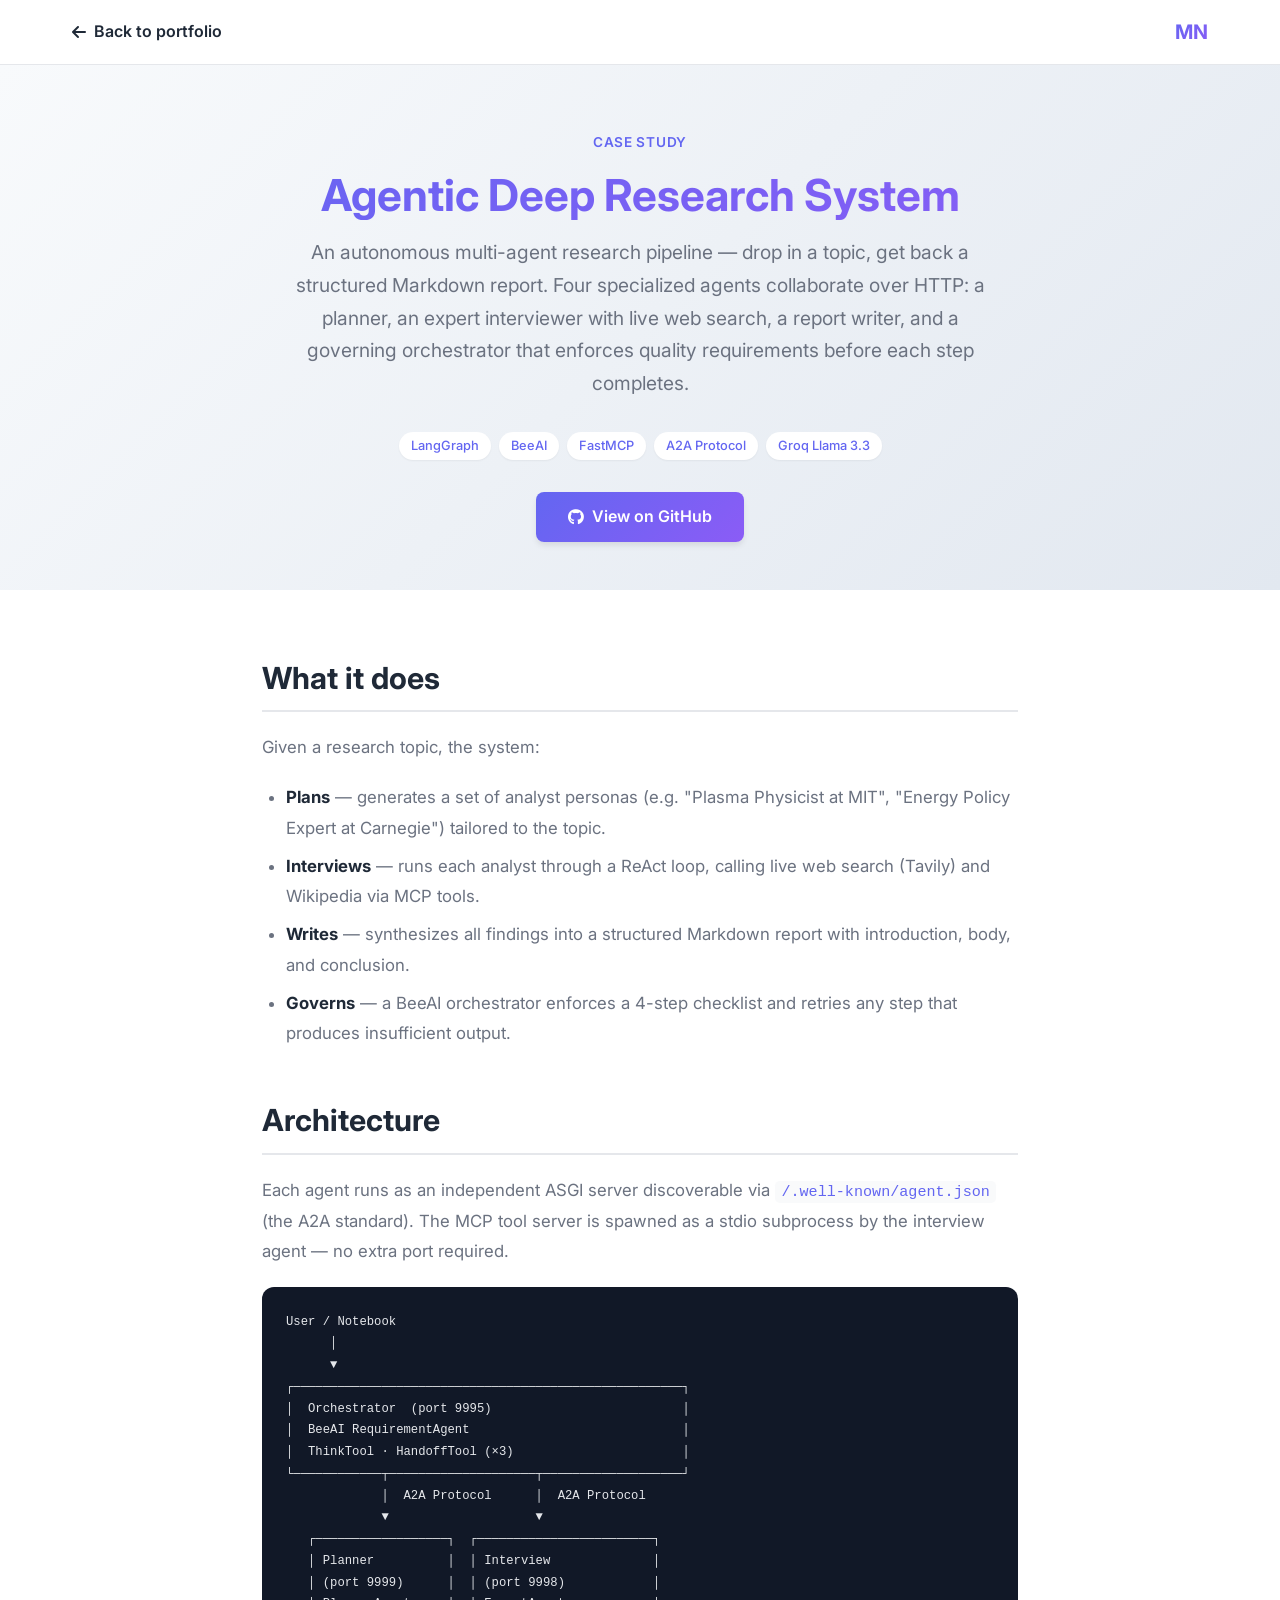
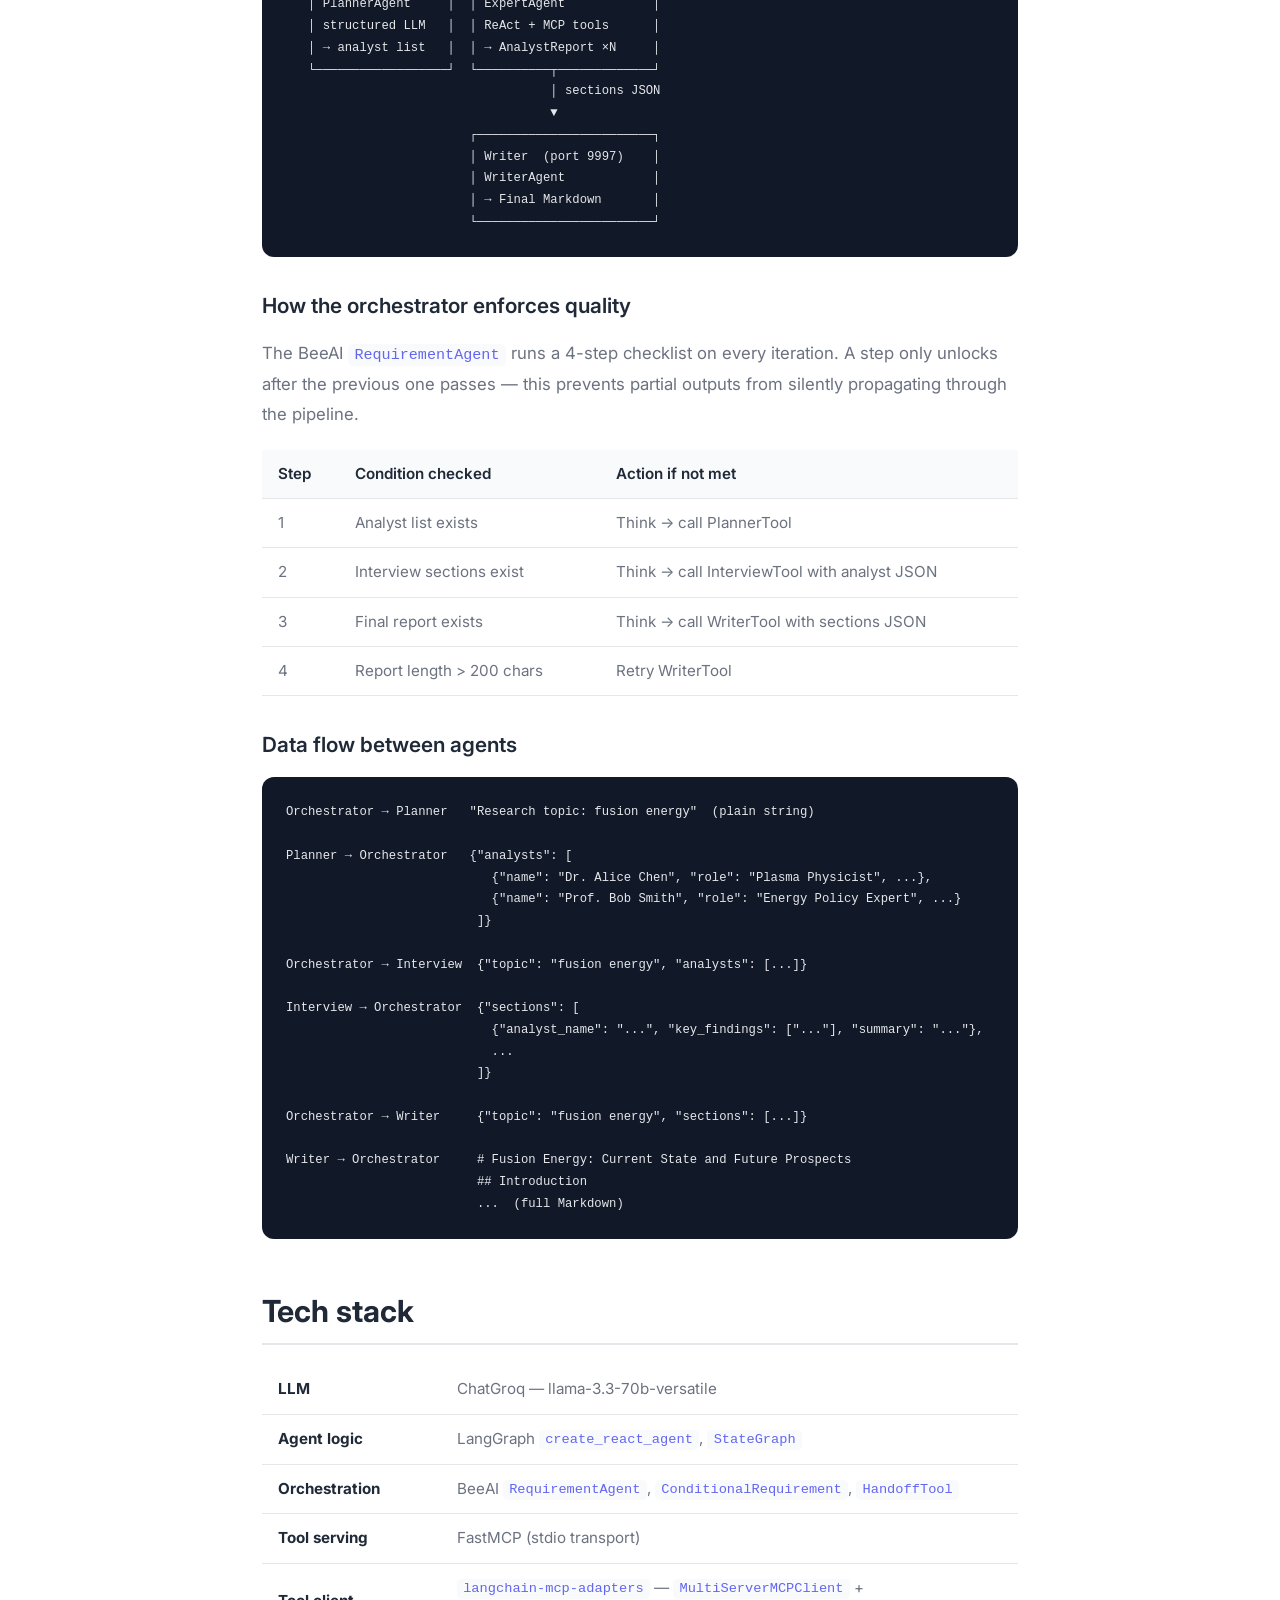
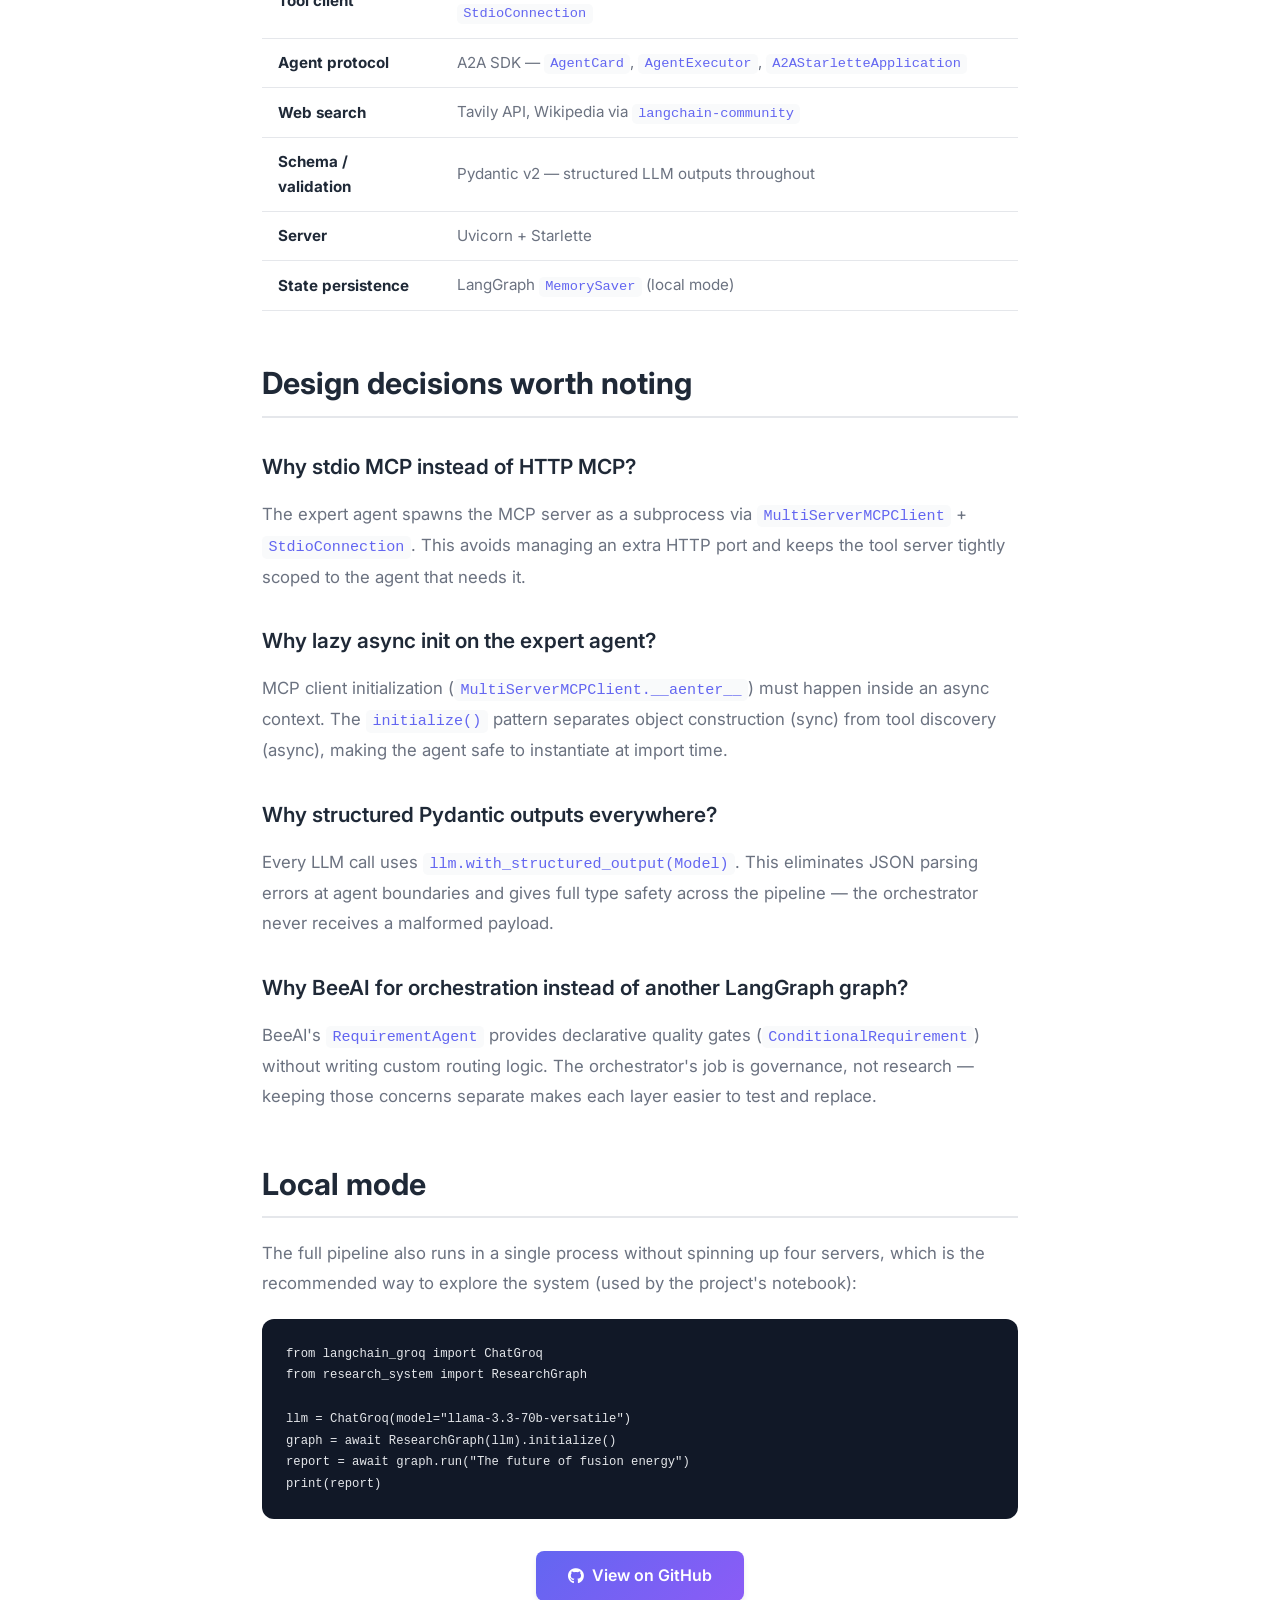
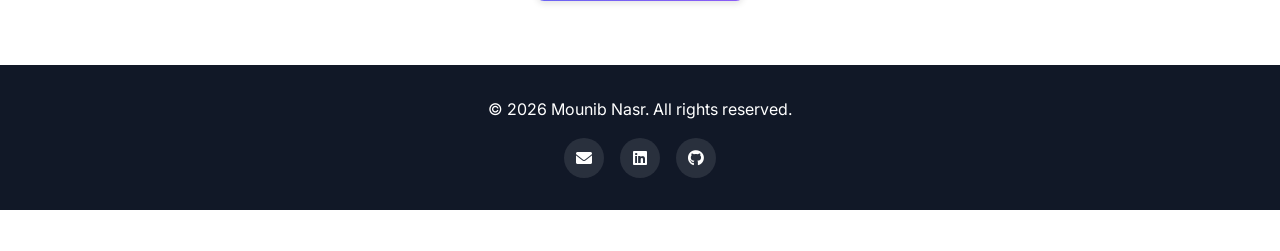
==== projects/deep-research-system.html @ e1472935 "update portfolio" ====
<!DOCTYPE html>
<html lang="en">
<head>
    <meta charset="UTF-8">
    <meta name="viewport" content="width=device-width, initial-scale=1.0">
    <title>Agentic Deep Research System — Case Study | Mounib Nasr</title>
    <meta name="description" content="An autonomous multi-agent research pipeline built with LangGraph, BeeAI, FastMCP, and the A2A protocol.">
    <link rel="stylesheet" href="../styles.css">
    <link rel="stylesheet" href="../project.css">
    <link href="https://fonts.googleapis.com/css2?family=Inter:wght@300;400;500;600;700&display=swap" rel="stylesheet">
    <link rel="stylesheet" href="https://cdnjs.cloudflare.com/ajax/libs/font-awesome/6.0.0/css/all.min.css">
</head>
<body>
    <header class="article-header">
        <div class="container">
            <a href="../index.html#projects" class="back-link"><i class="fas fa-arrow-left"></i> Back to portfolio</a>
            <span class="logo-text">MN</span>
        </div>
    </header>

    <section class="article-hero">
        <div class="container">
            <span class="eyebrow">Case Study</span>
            <h1>Agentic Deep Research System</h1>
            <p class="tagline">
                An autonomous multi-agent research pipeline — drop in a topic, get back a structured Markdown
                report. Four specialized agents collaborate over HTTP: a planner, an expert interviewer with live
                web search, a report writer, and a governing orchestrator that enforces quality requirements before
                each step completes.
            </p>
            <div class="tech-badges">
                <span class="tech-tag">LangGraph</span>
                <span class="tech-tag">BeeAI</span>
                <span class="tech-tag">FastMCP</span>
                <span class="tech-tag">A2A Protocol</span>
                <span class="tech-tag">Groq Llama 3.3</span>
            </div>
            <div class="cta-buttons">
                <a href="https://github.com/mounibnasr45/Agentic-Deep-Research-Mechanism" target="_blank" class="btn btn-primary"><i class="fab fa-github"></i> View on GitHub</a>
            </div>
        </div>
    </section>

    <article class="article-content">
        <h2>What it does</h2>
        <p>Given a research topic, the system:</p>
        <ul>
            <li><strong>Plans</strong> — generates a set of analyst personas (e.g. "Plasma Physicist at MIT", "Energy Policy Expert at Carnegie") tailored to the topic.</li>
            <li><strong>Interviews</strong> — runs each analyst through a ReAct loop, calling live web search (Tavily) and Wikipedia via MCP tools.</li>
            <li><strong>Writes</strong> — synthesizes all findings into a structured Markdown report with introduction, body, and conclusion.</li>
            <li><strong>Governs</strong> — a BeeAI orchestrator enforces a 4-step checklist and retries any step that produces insufficient output.</li>
        </ul>

        <h2>Architecture</h2>
        <p>
            Each agent runs as an independent ASGI server discoverable via <code>/.well-known/agent.json</code> (the
            A2A standard). The MCP tool server is spawned as a stdio subprocess by the interview agent — no extra
            port required.
        </p>
        <pre><code>User / Notebook
      │
      ▼
┌─────────────────────────────────────────────────────┐
│  Orchestrator  (port 9995)                          │
│  BeeAI RequirementAgent                             │
│  ThinkTool · HandoffTool (×3)                       │
└────────────┬────────────────────┬───────────────────┘
             │  A2A Protocol      │  A2A Protocol
             ▼                    ▼
   ┌──────────────────┐  ┌────────────────────────┐
   │ Planner          │  │ Interview              │
   │ (port 9999)      │  │ (port 9998)            │
   │ PlannerAgent     │  │ ExpertAgent            │
   │ structured LLM   │  │ ReAct + MCP tools      │
   │ → analyst list   │  │ → AnalystReport ×N     │
   └──────────────────┘  └──────────┬─────────────┘
                                    │ sections JSON
                                    ▼
                         ┌────────────────────────┐
                         │ Writer  (port 9997)    │
                         │ WriterAgent            │
                         │ → Final Markdown       │
                         └────────────────────────┘</code></pre>

        <h3>How the orchestrator enforces quality</h3>
        <p>
            The BeeAI <code>RequirementAgent</code> runs a 4-step checklist on every iteration. A step only unlocks
            after the previous one passes — this prevents partial outputs from silently propagating through the
            pipeline.
        </p>
        <div class="table-wrap">
            <table>
                <thead><tr><th>Step</th><th>Condition checked</th><th>Action if not met</th></tr></thead>
                <tbody>
                    <tr><td>1</td><td>Analyst list exists</td><td>Think → call PlannerTool</td></tr>
                    <tr><td>2</td><td>Interview sections exist</td><td>Think → call InterviewTool with analyst JSON</td></tr>
                    <tr><td>3</td><td>Final report exists</td><td>Think → call WriterTool with sections JSON</td></tr>
                    <tr><td>4</td><td>Report length &gt; 200 chars</td><td>Retry WriterTool</td></tr>
                </tbody>
            </table>
        </div>

        <h3>Data flow between agents</h3>
        <pre><code>Orchestrator → Planner   "Research topic: fusion energy"  (plain string)

Planner → Orchestrator   {"analysts": [
                            {"name": "Dr. Alice Chen", "role": "Plasma Physicist", ...},
                            {"name": "Prof. Bob Smith", "role": "Energy Policy Expert", ...}
                          ]}

Orchestrator → Interview  {"topic": "fusion energy", "analysts": [...]}

Interview → Orchestrator  {"sections": [
                            {"analyst_name": "...", "key_findings": ["..."], "summary": "..."},
                            ...
                          ]}

Orchestrator → Writer     {"topic": "fusion energy", "sections": [...]}

Writer → Orchestrator     # Fusion Energy: Current State and Future Prospects
                          ## Introduction
                          ...  (full Markdown)</code></pre>

        <h2>Tech stack</h2>
        <div class="table-wrap">
            <table>
                <tbody>
                    <tr><td><strong>LLM</strong></td><td>ChatGroq — llama-3.3-70b-versatile</td></tr>
                    <tr><td><strong>Agent logic</strong></td><td>LangGraph <code>create_react_agent</code>, <code>StateGraph</code></td></tr>
                    <tr><td><strong>Orchestration</strong></td><td>BeeAI <code>RequirementAgent</code>, <code>ConditionalRequirement</code>, <code>HandoffTool</code></td></tr>
                    <tr><td><strong>Tool serving</strong></td><td>FastMCP (stdio transport)</td></tr>
                    <tr><td><strong>Tool client</strong></td><td><code>langchain-mcp-adapters</code> — <code>MultiServerMCPClient</code> + <code>StdioConnection</code></td></tr>
                    <tr><td><strong>Agent protocol</strong></td><td>A2A SDK — <code>AgentCard</code>, <code>AgentExecutor</code>, <code>A2AStarletteApplication</code></td></tr>
                    <tr><td><strong>Web search</strong></td><td>Tavily API, Wikipedia via <code>langchain-community</code></td></tr>
                    <tr><td><strong>Schema / validation</strong></td><td>Pydantic v2 — structured LLM outputs throughout</td></tr>
                    <tr><td><strong>Server</strong></td><td>Uvicorn + Starlette</td></tr>
                    <tr><td><strong>State persistence</strong></td><td>LangGraph <code>MemorySaver</code> (local mode)</td></tr>
                </tbody>
            </table>
        </div>

        <h2>Design decisions worth noting</h2>
        <h3>Why stdio MCP instead of HTTP MCP?</h3>
        <p>
            The expert agent spawns the MCP server as a subprocess via <code>MultiServerMCPClient</code> +
            <code>StdioConnection</code>. This avoids managing an extra HTTP port and keeps the tool server tightly
            scoped to the agent that needs it.
        </p>
        <h3>Why lazy async init on the expert agent?</h3>
        <p>
            MCP client initialization (<code>MultiServerMCPClient.__aenter__</code>) must happen inside an async
            context. The <code>initialize()</code> pattern separates object construction (sync) from tool discovery
            (async), making the agent safe to instantiate at import time.
        </p>
        <h3>Why structured Pydantic outputs everywhere?</h3>
        <p>
            Every LLM call uses <code>llm.with_structured_output(Model)</code>. This eliminates JSON parsing errors
            at agent boundaries and gives full type safety across the pipeline — the orchestrator never receives a
            malformed payload.
        </p>
        <h3>Why BeeAI for orchestration instead of another LangGraph graph?</h3>
        <p>
            BeeAI's <code>RequirementAgent</code> provides declarative quality gates
            (<code>ConditionalRequirement</code>) without writing custom routing logic. The orchestrator's job is
            governance, not research — keeping those concerns separate makes each layer easier to test and replace.
        </p>

        <h2>Local mode</h2>
        <p>
            The full pipeline also runs in a single process without spinning up four servers, which is the
            recommended way to explore the system (used by the project's notebook):
        </p>
        <pre><code>from langchain_groq import ChatGroq
from research_system import ResearchGraph

llm = ChatGroq(model="llama-3.3-70b-versatile")
graph = await ResearchGraph(llm).initialize()
report = await graph.run("The future of fusion energy")
print(report)</code></pre>

        <div class="cta-buttons" style="margin-top: 2rem;">
            <a href="https://github.com/mounibnasr45/Agentic-Deep-Research-Mechanism" target="_blank" class="btn btn-primary"><i class="fab fa-github"></i> View on GitHub</a>
        </div>
    </article>

    <footer class="article-footer">
        <div class="container">
            <p>&copy; 2026 Mounib Nasr. All rights reserved.</p>
            <div class="footer-social">
                <a href="mailto:mounibnasr123@gmail.com"><i class="fas fa-envelope"></i></a>
                <a href="https://www.linkedin.com/in/mounib-nasr-073899244/" target="_blank"><i class="fab fa-linkedin"></i></a>
                <a href="https://github.com/mounibnasr45" target="_blank"><i class="fab fa-github"></i></a>
            </div>
        </div>
    </footer>
</body>
</html>
---- styles.css ----
* {
  margin: 0;
  padding: 0;
  box-sizing: border-box;
}

:root {
  --primary-color: #6366f1;
  --secondary-color: #8b5cf6;
  --accent-color: #06b6d4;
  --text-primary: #1f2937;
  --text-secondary: #6b7280;
  --text-light: #9ca3af;
  --bg-primary: #ffffff;
  --bg-secondary: #f9fafb;
  --bg-dark: #111827;
  --border-color: #e5e7eb;
  --shadow-sm: 0 1px 2px 0 rgb(0 0 0 / 0.05);
  --shadow-md: 0 4px 6px -1px rgb(0 0 0 / 0.1);
  --shadow-lg: 0 10px 15px -3px rgb(0 0 0 / 0.1);
  --shadow-xl: 0 20px 25px -5px rgb(0 0 0 / 0.1);
  --gradient-primary: linear-gradient(135deg, var(--primary-color), var(--secondary-color));
  --gradient-accent: linear-gradient(135deg, var(--accent-color), var(--primary-color));
}

body {
  font-family: "Inter", sans-serif;
  line-height: 1.6;
  color: var(--text-primary);
  background-color: var(--bg-primary);
  overflow-x: hidden;
}

.container {
  max-width: 1200px;
  margin: 0 auto;
  padding: 0 2rem;
}

/* Navigation */
.navbar {
  position: fixed;
  top: 0;
  width: 100%;
  background: rgba(255, 255, 255, 0.95);
  backdrop-filter: blur(10px);
  border-bottom: 1px solid var(--border-color);
  z-index: 1000;
  transition: all 0.3s ease;
}

.nav-container {
  max-width: 1200px;
  margin: 0 auto;
  padding: 0 2rem;
  display: flex;
  justify-content: space-between;
  align-items: center;
  height: 70px;
}

.nav-logo .logo-text {
  font-size: 1.5rem;
  font-weight: 700;
  background: var(--gradient-primary);
  -webkit-background-clip: text;
  -webkit-text-fill-color: transparent;
  background-clip: text;
}

.nav-menu {
  display: flex;
  list-style: none;
  gap: 2rem;
}

.nav-link {
  text-decoration: none;
  color: var(--text-primary);
  font-weight: 500;
  transition: color 0.3s ease;
  position: relative;
}

.nav-link:hover {
  color: var(--primary-color);
}

.nav-link::after {
  content: "";
  position: absolute;
  bottom: -5px;
  left: 0;
  width: 0;
  height: 2px;
  background: var(--gradient-primary);
  transition: width 0.3s ease;
}

.nav-link:hover::after {
  width: 100%;
}

.hamburger {
  display: none;
  flex-direction: column;
  cursor: pointer;
}

.bar {
  width: 25px;
  height: 3px;
  background: var(--text-primary);
  margin: 3px 0;
  transition: 0.3s;
}

/* Hero Section */
.hero {
  min-height: 100vh;
  display: flex;
  align-items: center;
  position: relative;
  background: linear-gradient(135deg, #f8fafc 0%, #e2e8f0 100%);
  overflow: hidden;
}

.hero::before {
  content: "";
  position: absolute;
  top: 0;
  left: 0;
  right: 0;
  bottom: 0;
  background: url('data:image/svg+xml,<svg xmlns="http://www.w3.org/2000/svg" viewBox="0 0 100 100"><defs><pattern id="grid" width="10" height="10" patternUnits="userSpaceOnUse"><path d="M 10 0 L 0 0 0 10" fill="none" stroke="%23e2e8f0" stroke-width="0.5"/></pattern></defs><rect width="100" height="100" fill="url(%23grid)"/></svg>');
  opacity: 0.5;
}

.hero-container {
  max-width: 1200px;
  margin: 0 auto;
  padding: 0 2rem;
  position: relative;
  z-index: 2;
}

.hero-content {
  display: grid;
  grid-template-columns: 1fr 1fr;
  gap: 4rem;
  align-items: center;
}

.hero-title {
  font-size: 3.5rem;
  font-weight: 700;
  margin-bottom: 1rem;
  line-height: 1.1;
}

.gradient-text {
  background: var(--gradient-primary);
  -webkit-background-clip: text;
  -webkit-text-fill-color: transparent;
  background-clip: text;
}

.hero-subtitle {
  font-size: 1.5rem;
  color: var(--text-secondary);
  margin-bottom: 1.5rem;
  font-weight: 500;
}

.hero-description {
  font-size: 1.1rem;
  color: var(--text-secondary);
  margin-bottom: 2rem;
  line-height: 1.7;
}

.hero-buttons {
  display: flex;
  gap: 1rem;
  margin-bottom: 2rem;
}

.btn {
  padding: 0.75rem 2rem;
  border-radius: 0.5rem;
  text-decoration: none;
  font-weight: 600;
  transition: all 0.3s ease;
  border: none;
  cursor: pointer;
  display: inline-flex;
  align-items: center;
  gap: 0.5rem;
}

.btn-primary {
  background: var(--gradient-primary);
  color: white;
  box-shadow: var(--shadow-md);
}

.btn-primary:hover {
  transform: translateY(-2px);
  box-shadow: var(--shadow-lg);
}

.btn-secondary {
  background: transparent;
  color: var(--primary-color);
  border: 2px solid var(--primary-color);
}

.btn-secondary:hover {
  background: var(--primary-color);
  color: white;
  transform: translateY(-2px);
}

.hero-social {
  display: flex;
  gap: 1rem;
}

.social-link {
  width: 50px;
  height: 50px;
  border-radius: 50%;
  background: var(--bg-primary);
  display: flex;
  align-items: center;
  justify-content: center;
  color: var(--text-secondary);
  text-decoration: none;
  transition: all 0.3s ease;
  box-shadow: var(--shadow-sm);
}

.social-link:hover {
  background: var(--primary-color);
  color: white;
  transform: translateY(-2px);
  box-shadow: var(--shadow-md);
}

.hero-visual {
  position: relative;
  height: 500px;
}

.profile-image {
  position: relative;
  width: 300px;
  height: 300px;
  margin: 0 auto;
  z-index: 2;
}

.profile-image img {
  width: 100%;
  height: 100%;
  object-fit: cover;
  border-radius: 50%;
  border: 5px solid white;
  box-shadow: var(--shadow-xl);
}

.floating-elements {
  position: absolute;
  width: 100%;
  height: 100%;
  top: 0;
  left: 0;
}

.floating-card {
  position: absolute;
  width: 80px;
  height: 80px;
  background: var(--bg-primary);
  border-radius: 1rem;
  display: flex;
  align-items: center;
  justify-content: center;
  font-size: 2rem;
  color: var(--primary-color);
  box-shadow: var(--shadow-lg);
  animation: float 6s ease-in-out infinite;
}

.floating-card:nth-child(1) {
  top: 10%;
  left: 20%;
  animation-delay: 0s;
}

.floating-card:nth-child(2) {
  top: 30%;
  right: 10%;
  animation-delay: 1.5s;
}

.floating-card:nth-child(3) {
  bottom: 30%;
  left: 10%;
  animation-delay: 3s;
}

.floating-card:nth-child(4) {
  bottom: 10%;
  right: 30%;
  animation-delay: 4.5s;
}

@keyframes float {
  0%,
  100% {
    transform: translateY(0px);
  }
  50% {
    transform: translateY(-20px);
  }
}

.scroll-indicator {
  position: absolute;
  bottom: 2rem;
  left: 50%;
  transform: translateX(-50%);
  animation: bounce 2s infinite;
}

.scroll-arrow {
  width: 30px;
  height: 30px;
  border-right: 2px solid var(--primary-color);
  border-bottom: 2px solid var(--primary-color);
  transform: rotate(45deg);
}

@keyframes bounce {
  0%,
  20%,
  50%,
  80%,
  100% {
    transform: translateX(-50%) translateY(0);
  }
  40% {
    transform: translateX(-50%) translateY(-10px);
  }
  60% {
    transform: translateX(-50%) translateY(-5px);
  }
}

/* Section Styles */
.section-header {
  text-align: center;
  margin-bottom: 4rem;
}

.section-title {
  font-size: 2.5rem;
  font-weight: 700;
  margin-bottom: 1rem;
  background: var(--gradient-primary);
  -webkit-background-clip: text;
  -webkit-text-fill-color: transparent;
  background-clip: text;
}

.section-subtitle {
  font-size: 1.2rem;
  color: var(--text-secondary);
}

/* About Section */
.about {
  padding: 6rem 0;
  background: var(--bg-secondary);
}

.about-content {
  display: grid;
  grid-template-columns: 2fr 1fr;
  gap: 4rem;
  align-items: center;
}

.about-text p {
  font-size: 1.1rem;
  color: var(--text-secondary);
  margin-bottom: 1.5rem;
  line-height: 1.7;
}

.about-stats {
  display: grid;
  grid-template-columns: repeat(3, 1fr);
  gap: 2rem;
  margin-top: 2rem;
}

.stat {
  text-align: center;
  padding: 1.5rem;
  background: var(--bg-primary);
  border-radius: 1rem;
  box-shadow: var(--shadow-sm);
}

.stat-number {
  display: block;
  font-size: 2rem;
  font-weight: 700;
  color: var(--primary-color);
}

.stat-label {
  color: var(--text-secondary);
  font-size: 0.9rem;
}

.about-image {
  display: flex;
  justify-content: center;
}

.about-profile-img {
  width: 300px;
  height: 300px;
  object-fit: cover;
  border-radius: 1rem;
  box-shadow: var(--shadow-xl);
  transition: transform 0.3s ease;
}

.about-profile-img:hover {
  transform: scale(1.05);
}

/* Experience Section */
.experience {
  padding: 6rem 0;
}

.timeline {
  position: relative;
  max-width: 800px;
  margin: 0 auto;
}

.timeline::before {
  content: "";
  position: absolute;
  left: 50%;
  top: 0;
  bottom: 0;
  width: 2px;
  background: var(--border-color);
  transform: translateX(-50%);
}

.timeline-item {
  position: relative;
  margin-bottom: 3rem;
}

.timeline-item:nth-child(odd) .timeline-content {
  margin-right: calc(50% + 2rem);
  text-align: right;
}

.timeline-item:nth-child(even) .timeline-content {
  margin-left: calc(50% + 2rem);
}

.timeline-marker {
  position: absolute;
  left: 50%;
  top: 1rem;
  width: 20px;
  height: 20px;
  background: var(--primary-color);
  border-radius: 50%;
  transform: translateX(-50%);
  border: 4px solid var(--bg-primary);
  box-shadow: var(--shadow-md);
}

.timeline-content {
  background: var(--bg-primary);
  padding: 2rem;
  border-radius: 1rem;
  box-shadow: var(--shadow-md);
  transition: transform 0.3s ease;
}

.timeline-content:hover {
  transform: translateY(-5px);
}

.timeline-header h3 {
  font-size: 1.3rem;
  font-weight: 600;
  color: var(--text-primary);
  margin-bottom: 0.5rem;
}

.company {
  color: var(--primary-color);
  font-weight: 600;
  display: block;
  margin-bottom: 0.5rem;
}

.period {
  color: var(--text-light);
  font-size: 0.9rem;
  display: block;
  margin-bottom: 1rem;
}

.timeline-description {
  list-style: none;
  margin-bottom: 1rem;
}

.timeline-description li {
  position: relative;
  padding-left: 1.5rem;
  margin-bottom: 0.5rem;
  color: var(--text-secondary);
}

.timeline-description li::before {
  content: "▸";
  position: absolute;
  left: 0;
  color: var(--primary-color);
}

.timeline-tags {
  display: flex;
  flex-wrap: wrap;
  gap: 0.5rem;
}

.tag {
  background: var(--bg-secondary);
  color: var(--primary-color);
  padding: 0.25rem 0.75rem;
  border-radius: 1rem;
  font-size: 0.8rem;
  font-weight: 500;
}

/* Projects Section */
.projects {
  padding: 6rem 0;
  background: var(--bg-secondary);
}

.projects-grid {
  display: grid;
  grid-template-columns: repeat(auto-fit, minmax(300px, 1fr));
  gap: 2rem;
}

.project-card {
  background: var(--bg-primary);
  padding: 2rem;
  border-radius: 1rem;
  box-shadow: var(--shadow-md);
  transition: all 0.3s ease;
  position: relative;
  overflow: hidden;
}

.project-card[data-href] {
  cursor: pointer;
}

.project-card[data-href]:focus-visible {
  outline: 2px solid var(--primary-color);
  outline-offset: 4px;
}

.project-card::before {
  content: "";
  position: absolute;
  top: 0;
  left: 0;
  right: 0;
  height: 4px;
  background: var(--gradient-primary);
}

.project-card:hover {
  transform: translateY(-10px);
  box-shadow: var(--shadow-xl);
}

.project-icon {
  width: 60px;
  height: 60px;
  background: var(--gradient-primary);
  border-radius: 1rem;
  display: flex;
  align-items: center;
  justify-content: center;
  font-size: 1.5rem;
  color: white;
  margin-bottom: 1.5rem;
}

.project-card h3 {
  font-size: 1.3rem;
  font-weight: 600;
  margin-bottom: 1rem;
  color: var(--text-primary);
}

.project-card p {
  color: var(--text-secondary);
  margin-bottom: 1.5rem;
  line-height: 1.6;
}

.project-tech {
  display: flex;
  flex-wrap: wrap;
  gap: 0.5rem;
  margin-bottom: 1.5rem;
}

.tech-tag {
  background: var(--bg-secondary);
  color: var(--primary-color);
  padding: 0.25rem 0.75rem;
  border-radius: 1rem;
  font-size: 0.8rem;
  font-weight: 500;
}

.project-links {
  display: flex;
  gap: 1rem;
}

.project-link {
  width: 40px;
  height: 40px;
  background: var(--bg-secondary);
  border-radius: 50%;
  display: flex;
  align-items: center;
  justify-content: center;
  color: var(--text-secondary);
  text-decoration: none;
  transition: all 0.3s ease;
}

.project-link:hover {
  background: var(--primary-color);
  color: white;
  transform: translateY(-2px);
}

.project-credit {
  color: var(--text-light);
  font-size: 0.85rem;
  font-style: italic;
}

/* Education Section */
.education {
  padding: 6rem 0;
  background: var(--bg-secondary);
}

.education-card {
  max-width: 700px;
  margin: 0 auto;
  background: var(--bg-primary);
  padding: 2.5rem;
  border-radius: 1rem;
  box-shadow: var(--shadow-md);
  display: flex;
  gap: 1.5rem;
  align-items: flex-start;
}

.education-icon {
  width: 60px;
  height: 60px;
  flex-shrink: 0;
  background: var(--gradient-primary);
  border-radius: 1rem;
  display: flex;
  align-items: center;
  justify-content: center;
  font-size: 1.5rem;
  color: white;
}

.education-details h3 {
  font-size: 1.3rem;
  font-weight: 600;
  margin-bottom: 0.5rem;
  color: var(--text-primary);
}

.education-details .company {
  color: var(--primary-color);
  font-weight: 600;
  display: block;
  margin-bottom: 0.25rem;
}

.education-details .period {
  color: var(--text-light);
  font-size: 0.9rem;
}

@media (max-width: 480px) {
  .education-card {
    flex-direction: column;
    text-align: center;
    align-items: center;
  }
}

/* Skills Section */
.skills {
  padding: 6rem 0;
}

.skills-grid {
  display: grid;
  grid-template-columns: repeat(auto-fit, minmax(350px, 1fr));
  gap: 2rem;
  margin-bottom: 4rem;
}

.skill-category {
  background: var(--bg-primary);
  padding: 2rem;
  border-radius: 1rem;
  box-shadow: var(--shadow-md);
  transition: transform 0.3s ease;
}

.skill-category:hover {
  transform: translateY(-5px);
}

.skill-category h3 {
  display: flex;
  align-items: center;
  gap: 0.5rem;
  font-size: 1.2rem;
  font-weight: 600;
  margin-bottom: 1.5rem;
  color: var(--text-primary);
}

.skill-category i {
  color: var(--primary-color);
}

.skill-items {
  display: flex;
  flex-wrap: wrap;
  gap: 0.5rem;
}

.skill-item {
  background: var(--bg-secondary);
  color: var(--text-primary);
  padding: 0.5rem 1rem;
  border-radius: 1rem;
  font-size: 0.9rem;
  font-weight: 500;
  transition: all 0.3s ease;
}

.skill-item:hover {
  background: var(--primary-color);
  color: white;
  transform: translateY(-2px);
}

.languages {
  background: var(--bg-primary);
  padding: 2rem;
  border-radius: 1rem;
  box-shadow: var(--shadow-md);
}

.languages h3 {
  font-size: 1.2rem;
  font-weight: 600;
  margin-bottom: 1.5rem;
  color: var(--text-primary);
}

.language-bars {
  display: flex;
  flex-direction: column;
  gap: 1rem;
}

.language-bar {
  display: grid;
  grid-template-columns: 100px 1fr 80px;
  gap: 1rem;
  align-items: center;
}

.language-name {
  font-weight: 500;
  color: var(--text-primary);
}

.language-progress {
  height: 8px;
  background: var(--bg-secondary);
  border-radius: 4px;
  overflow: hidden;
}

.language-fill {
  height: 100%;
  background: var(--gradient-primary);
  border-radius: 4px;
  transition: width 0.3s ease;
}

.language-level {
  font-size: 0.9rem;
  color: var(--text-secondary);
  text-align: right;
}

/* Contact Section */
.contact {
  padding: 6rem 0;
  background: var(--bg-secondary);
}

.contact-content {
  display: grid;
  grid-template-columns: 1fr 1fr;
  gap: 4rem;
}

.contact-info {
  display: flex;
  flex-direction: column;
  gap: 2rem;
}

.contact-item {
  display: flex;
  align-items: center;
  gap: 1rem;
  padding: 1.5rem;
  background: var(--bg-primary);
  border-radius: 1rem;
  box-shadow: var(--shadow-sm);
  transition: transform 0.3s ease;
}

.contact-item:hover {
  transform: translateY(-2px);
}

.contact-item i {
  width: 50px;
  height: 50px;
  background: var(--gradient-primary);
  border-radius: 50%;
  display: flex;
  align-items: center;
  justify-content: center;
  color: white;
  font-size: 1.2rem;
}

.contact-item h4 {
  font-weight: 600;
  margin-bottom: 0.25rem;
  color: var(--text-primary);
}

.contact-item p {
  color: var(--text-secondary);
  font-size: 0.9rem;
}

.contact-item a {
  color: var(--text-secondary);
  text-decoration: none;
  transition: color 0.3s ease;
}

.contact-item a:hover {
  color: var(--primary-color);
}

.contact-form {
  background: var(--bg-primary);
  padding: 2rem;
  border-radius: 1rem;
  box-shadow: var(--shadow-md);
}

.form-group {
  margin-bottom: 1.5rem;
}

.form-group input,
.form-group textarea {
  width: 100%;
  padding: 0.75rem 1rem;
  border: 2px solid var(--border-color);
  border-radius: 0.5rem;
  font-family: inherit;
  font-size: 1rem;
  transition: border-color 0.3s ease;
  background: var(--bg-primary);
}

.form-group input:focus,
.form-group textarea:focus {
  outline: none;
  border-color: var(--primary-color);
}

.form-group textarea {
  resize: vertical;
  min-height: 120px;
}

/* Footer */
.footer {
  background: var(--bg-dark);
  color: white;
  padding: 2rem 0;
}

.footer-content {
  display: flex;
  justify-content: space-between;
  align-items: center;
}

.footer-social {
  display: flex;
  gap: 1rem;
}

.footer-social a {
  width: 40px;
  height: 40px;
  background: rgba(255, 255, 255, 0.1);
  border-radius: 50%;
  display: flex;
  align-items: center;
  justify-content: center;
  color: white;
  text-decoration: none;
  transition: all 0.3s ease;
}

.footer-social a:hover {
  background: var(--primary-color);
  transform: translateY(-2px);
}

/* Responsive Design */
@media (max-width: 768px) {
  .hamburger {
    display: flex;
  }

  .nav-menu {
    position: fixed;
    left: -100%;
    top: 70px;
    flex-direction: column;
    background-color: var(--bg-primary);
    width: 100%;
    text-align: center;
    transition: 0.3s;
    box-shadow: var(--shadow-md);
    padding: 2rem 0;
  }

  .nav-menu.active {
    left: 0;
  }

  .hero-content {
    grid-template-columns: 1fr;
    text-align: center;
  }

  .hero-title {
    font-size: 2.5rem;
  }

  .hero-buttons {
    justify-content: center;
  }

  .hero-social {
    justify-content: center;
  }

  .profile-image {
    margin: 2rem auto;
  }

  .about-content {
    grid-template-columns: 1fr;
    text-align: center;
  }

  .about-stats {
    grid-template-columns: 1fr;
  }

  .timeline::before {
    left: 2rem;
  }

  .timeline-item:nth-child(odd) .timeline-content,
  .timeline-item:nth-child(even) .timeline-content {
    margin-left: 4rem;
    margin-right: 0;
    text-align: left;
  }

  .timeline-marker {
    left: 2rem;
  }

  .skills-grid {
    grid-template-columns: 1fr;
  }

  .contact-content {
    grid-template-columns: 1fr;
  }

  .footer-content {
    flex-direction: column;
    gap: 1rem;
    text-align: center;
  }

  .language-bar {
    grid-template-columns: 1fr;
    gap: 0.5rem;
  }

  .language-level {
    text-align: left;
  }
}

@media (max-width: 480px) {
  .container {
    padding: 0 1rem;
  }

  .hero-title {
    font-size: 2rem;
  }

  .section-title {
    font-size: 2rem;
  }

  .hero-buttons {
    flex-direction: column;
    align-items: center;
  }

  .floating-card {
    width: 60px;
    height: 60px;
    font-size: 1.5rem;
  }

  .profile-image {
    width: 250px;
    height: 250px;
  }
}

/* Smooth scrolling */
html {
  scroll-behavior: smooth;
}

/* Animation classes */
.fade-in {
  opacity: 0;
  transform: translateY(30px);
  transition: all 0.6s ease;
}

.fade-in.visible {
  opacity: 1;
  transform: translateY(0);
}

/* Loading animation */
@keyframes pulse {
  0%,
  100% {
    opacity: 1;
  }
  50% {
    opacity: 0.5;
  }
}

.loading {
  animation: pulse 2s infinite;
}
---- project.css ----
/* Shared stylesheet for project case-study pages (myportfolio/projects/*.html) */

.article-header {
  position: sticky;
  top: 0;
  z-index: 100;
  background: rgba(255, 255, 255, 0.95);
  backdrop-filter: blur(10px);
  border-bottom: 1px solid var(--border-color);
  padding: 1rem 0;
}

.article-header .container {
  display: flex;
  align-items: center;
  justify-content: space-between;
}

.back-link {
  display: inline-flex;
  align-items: center;
  gap: 0.5rem;
  color: var(--text-primary);
  text-decoration: none;
  font-weight: 600;
  transition: color 0.3s ease;
}

.back-link:hover {
  color: var(--primary-color);
}

.article-header .logo-text {
  font-size: 1.25rem;
  font-weight: 700;
  background: var(--gradient-primary);
  -webkit-background-clip: text;
  -webkit-text-fill-color: transparent;
  background-clip: text;
}

/* Hero */
.article-hero {
  padding: 4rem 0 3rem;
  background: linear-gradient(135deg, #f8fafc 0%, #e2e8f0 100%);
  text-align: center;
}

.article-hero .eyebrow {
  display: inline-block;
  color: var(--primary-color);
  font-weight: 600;
  letter-spacing: 0.05em;
  text-transform: uppercase;
  font-size: 0.85rem;
  margin-bottom: 1rem;
}

.article-hero h1 {
  font-size: 2.75rem;
  font-weight: 700;
  margin-bottom: 1rem;
  background: var(--gradient-primary);
  -webkit-background-clip: text;
  -webkit-text-fill-color: transparent;
  background-clip: text;
  line-height: 1.15;
}

.article-hero .tagline {
  font-size: 1.2rem;
  color: var(--text-secondary);
  max-width: 700px;
  margin: 0 auto 2rem;
  line-height: 1.7;
}

.tech-badges {
  display: flex;
  flex-wrap: wrap;
  justify-content: center;
  gap: 0.5rem;
  margin-bottom: 2rem;
}

.tech-badges .tech-tag {
  background: var(--bg-primary);
  box-shadow: var(--shadow-sm);
}

.cta-buttons {
  display: flex;
  flex-wrap: wrap;
  justify-content: center;
  gap: 1rem;
}

/* Article body */
.article-content {
  max-width: 820px;
  margin: 0 auto;
  padding: 4rem 2rem;
}

.article-content h2 {
  font-size: 1.9rem;
  font-weight: 700;
  margin: 3rem 0 1.25rem;
  color: var(--text-primary);
  padding-bottom: 0.5rem;
  border-bottom: 2px solid var(--border-color);
}

.article-content h2:first-child {
  margin-top: 0;
}

.article-content h3 {
  font-size: 1.3rem;
  font-weight: 600;
  margin: 2rem 0 1rem;
  color: var(--text-primary);
}

.article-content p {
  color: var(--text-secondary);
  line-height: 1.8;
  margin-bottom: 1.25rem;
  font-size: 1.05rem;
}

.article-content ul,
.article-content ol {
  color: var(--text-secondary);
  line-height: 1.8;
  margin: 0 0 1.25rem 1.5rem;
  font-size: 1.05rem;
}

.article-content li {
  margin-bottom: 0.5rem;
}

.article-content strong {
  color: var(--text-primary);
}

.article-content code {
  background: var(--bg-secondary);
  color: var(--primary-color);
  padding: 0.15rem 0.4rem;
  border-radius: 0.3rem;
  font-size: 0.9em;
  font-family: "SFMono-Regular", Consolas, "Liberation Mono", Menlo, monospace;
}

.article-content pre {
  background: var(--bg-dark);
  color: #e5e7eb;
  padding: 1.5rem;
  border-radius: 0.75rem;
  overflow-x: auto;
  margin-bottom: 1.5rem;
  font-size: 0.85rem;
  line-height: 1.6;
}

.article-content pre code {
  background: none;
  color: inherit;
  padding: 0;
}

.table-wrap {
  overflow-x: auto;
  margin-bottom: 1.5rem;
}

.article-content table {
  width: 100%;
  border-collapse: collapse;
  font-size: 0.95rem;
}

.article-content th,
.article-content td {
  text-align: left;
  padding: 0.75rem 1rem;
  border-bottom: 1px solid var(--border-color);
}

.article-content th {
  color: var(--text-primary);
  font-weight: 600;
  background: var(--bg-secondary);
}

.article-content td {
  color: var(--text-secondary);
}

.callout {
  background: var(--bg-secondary);
  border-left: 4px solid var(--primary-color);
  border-radius: 0.5rem;
  padding: 1.25rem 1.5rem;
  margin-bottom: 1.5rem;
}

.callout p:last-child {
  margin-bottom: 0;
}

.callout-title {
  font-weight: 700;
  color: var(--text-primary);
  margin-bottom: 0.4rem;
  display: block;
}

.mermaid-wrap {
  background: var(--bg-primary);
  border: 1px solid var(--border-color);
  border-radius: 1rem;
  padding: 1.5rem;
  margin-bottom: 1.5rem;
  overflow-x: auto;
  box-shadow: var(--shadow-sm);
}

.mermaid-wrap .mermaid {
  display: flex;
  justify-content: center;
}

.metric-grid {
  display: grid;
  grid-template-columns: repeat(auto-fit, minmax(150px, 1fr));
  gap: 1rem;
  margin-bottom: 1.5rem;
}

.metric-card {
  text-align: center;
  padding: 1.25rem 1rem;
  background: var(--bg-secondary);
  border-radius: 0.75rem;
}

.metric-card .metric-number {
  display: block;
  font-size: 1.6rem;
  font-weight: 700;
  color: var(--primary-color);
  margin-bottom: 0.25rem;
}

.metric-card .metric-label {
  color: var(--text-secondary);
  font-size: 0.85rem;
}

.article-footer {
  background: var(--bg-dark);
  color: white;
  padding: 2rem 0;
  text-align: center;
}

.article-footer .footer-social {
  display: flex;
  justify-content: center;
  gap: 1rem;
  margin-top: 1rem;
}

.article-footer .footer-social a {
  width: 40px;
  height: 40px;
  background: rgba(255, 255, 255, 0.1);
  border-radius: 50%;
  display: flex;
  align-items: center;
  justify-content: center;
  color: white;
  text-decoration: none;
  transition: all 0.3s ease;
}

.article-footer .footer-social a:hover {
  background: var(--primary-color);
  transform: translateY(-2px);
}

@media (max-width: 768px) {
  .article-hero h1 {
    font-size: 2rem;
  }

  .article-content {
    padding: 3rem 1.25rem;
  }

  .article-content h2 {
    font-size: 1.5rem;
  }
}
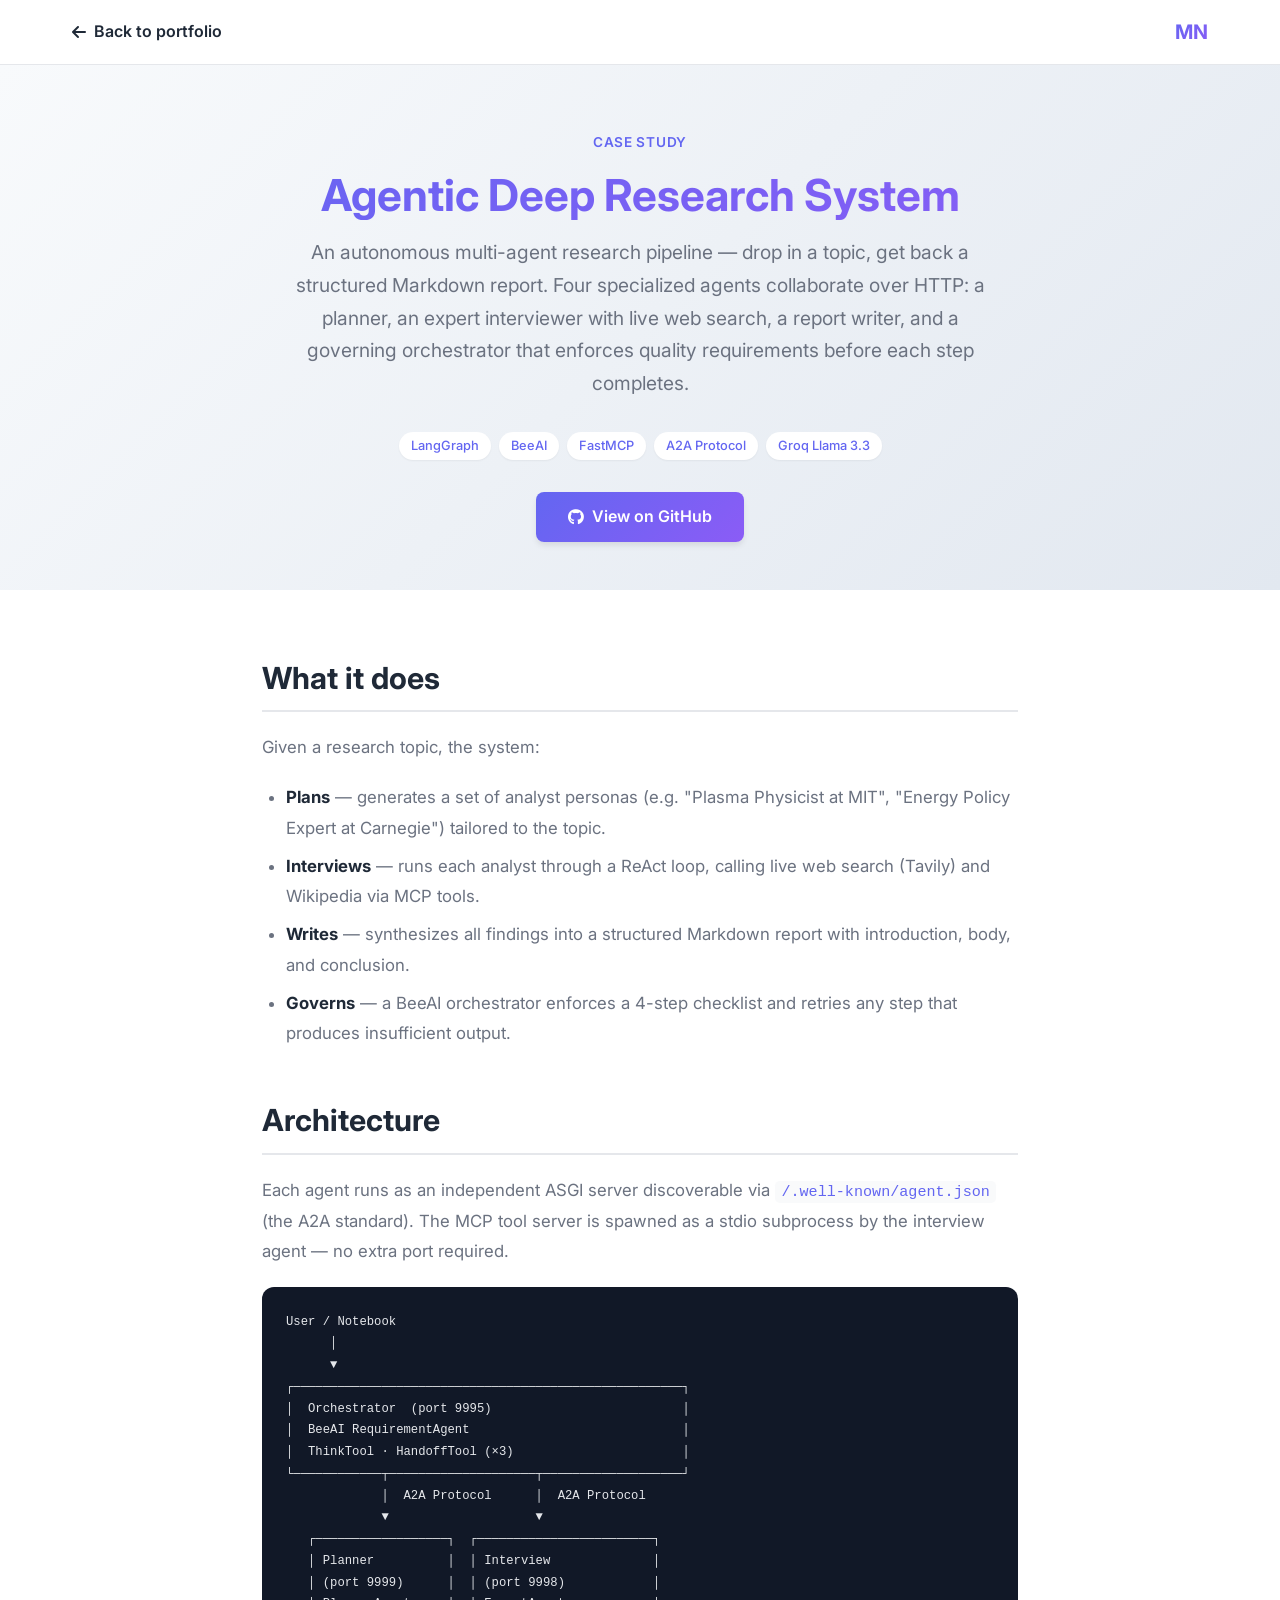
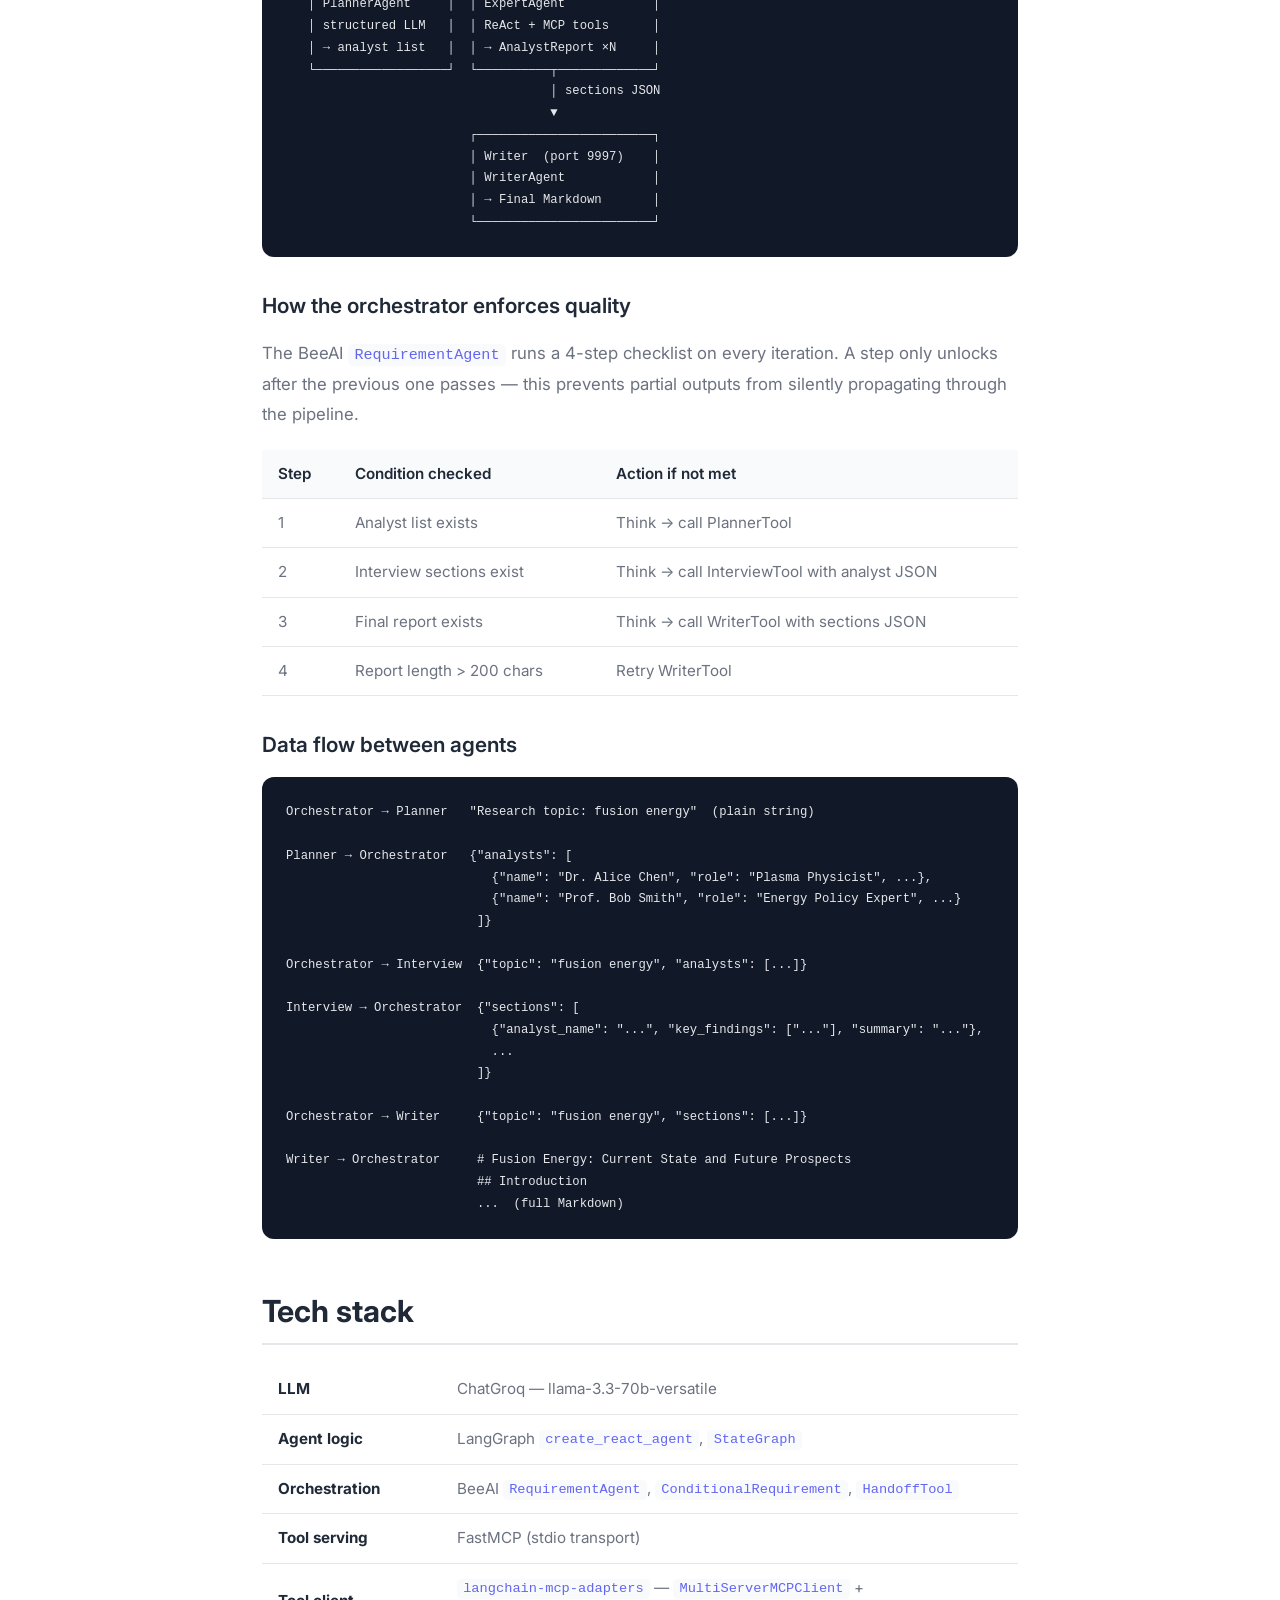
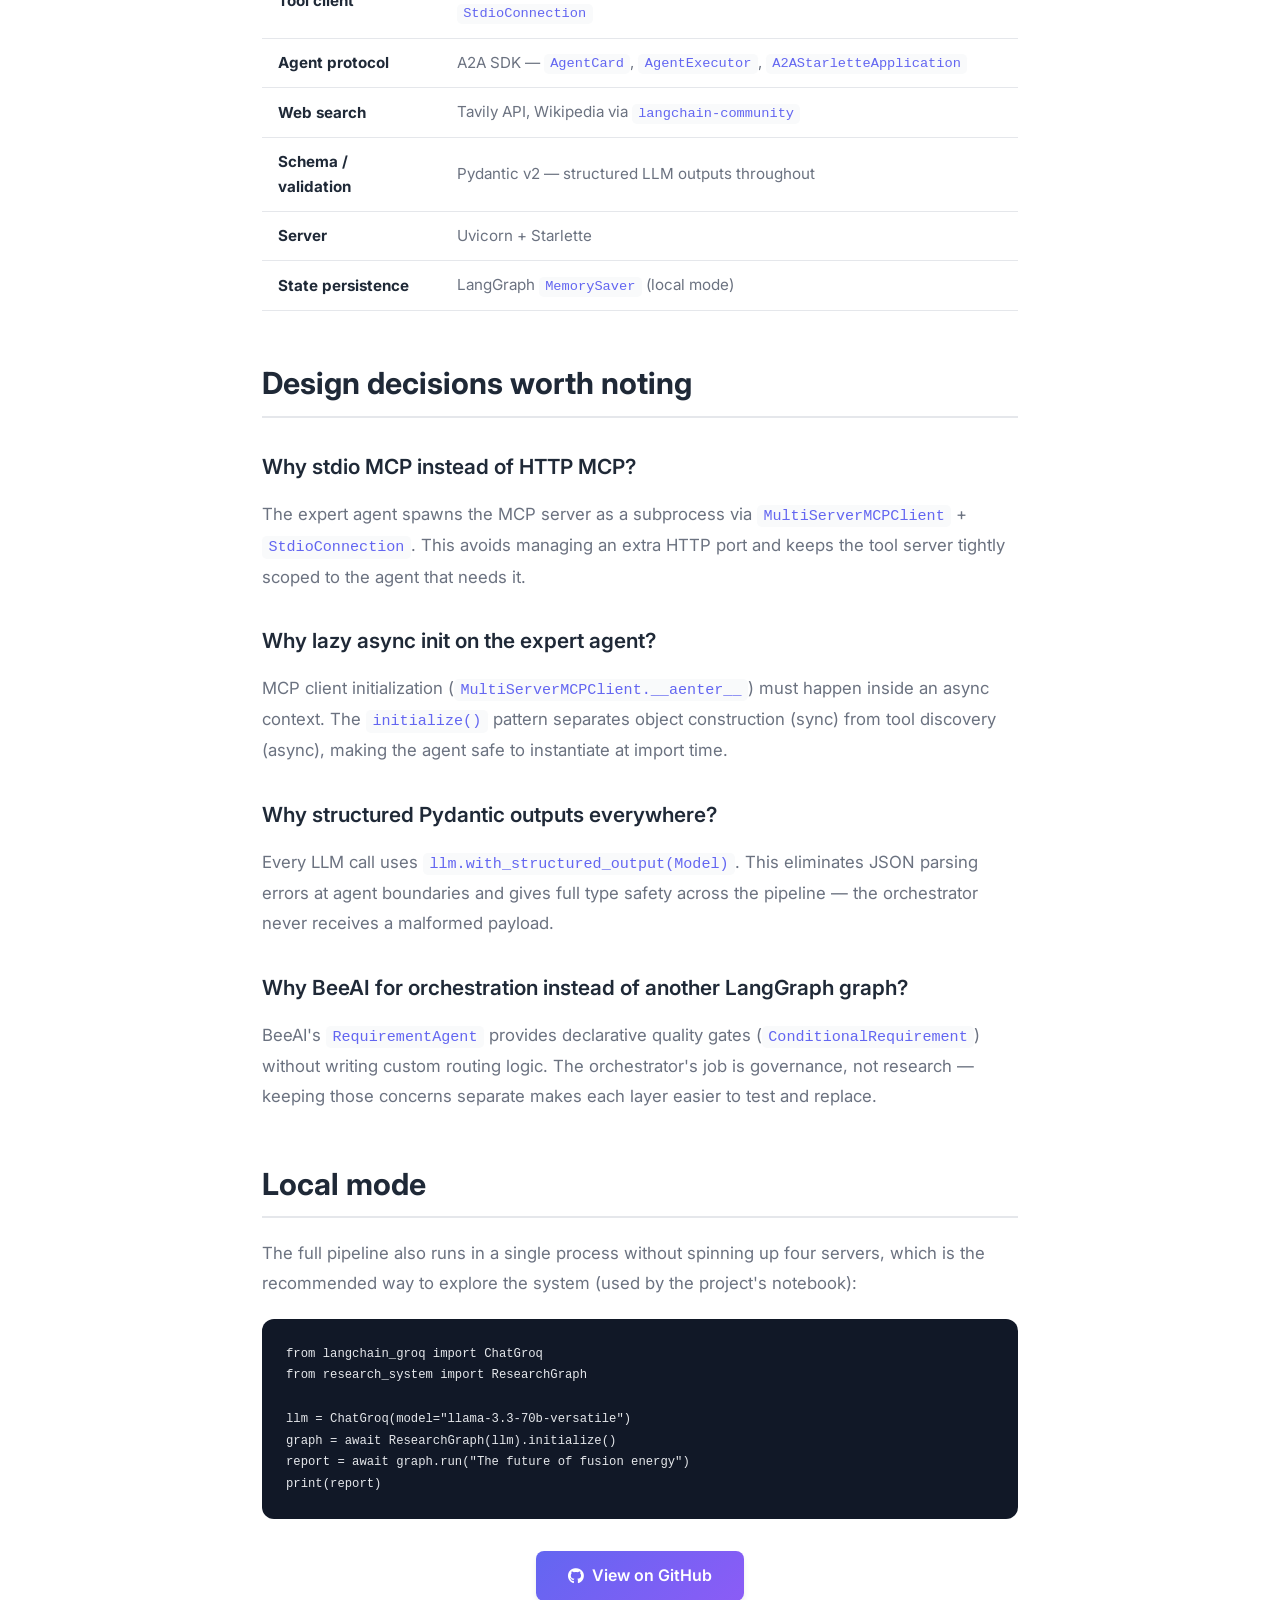
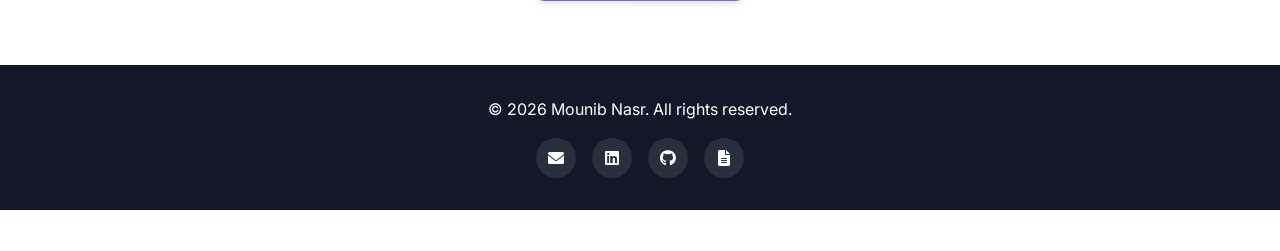
==== commit 6dbc5b42: "Refactor code structure for improved readability and maintainability" ====
--- a/projects/deep-research-system.html
+++ b/projects/deep-research-system.html
@@ -190,6 +190,7 @@
                 <a href="mailto:mounibnasr123@gmail.com"><i class="fas fa-envelope"></i></a>
                 <a href="https://www.linkedin.com/in/mounib-nasr-073899244/" target="_blank"><i class="fab fa-linkedin"></i></a>
                 <a href="https://github.com/mounibnasr45" target="_blank"><i class="fab fa-github"></i></a>
+                    <a href="../Mounib-Nasr-Resume.pdf" target="_blank" rel="noopener" title="Resume (PDF)"><i class="fas fa-file-lines"></i></a>
             </div>
         </div>
     </footer>
--- a/styles.css
+++ b/styles.css
@@ -101,6 +101,28 @@
   width: 100%;
 }
 
+/* Resume: a call to action rather than another nav destination */
+.nav-resume {
+  display: inline-flex;
+  align-items: center;
+  gap: 0.45rem;
+  padding: 0.5rem 1.1rem;
+  border-radius: 2rem;
+  background: var(--gradient-primary);
+  color: white;
+  font-weight: 600;
+  font-size: 0.925rem;
+  text-decoration: none;
+  white-space: nowrap;
+  box-shadow: var(--shadow-sm);
+  transition: transform 0.3s ease, box-shadow 0.3s ease;
+}
+
+.nav-resume:hover {
+  transform: translateY(-2px);
+  box-shadow: var(--shadow-md);
+}
+
 .hamburger {
   display: none;
   flex-direction: column;
@@ -181,6 +203,7 @@
 
 .hero-buttons {
   display: flex;
+  flex-wrap: wrap;
   gap: 1rem;
   margin-bottom: 2rem;
 }
